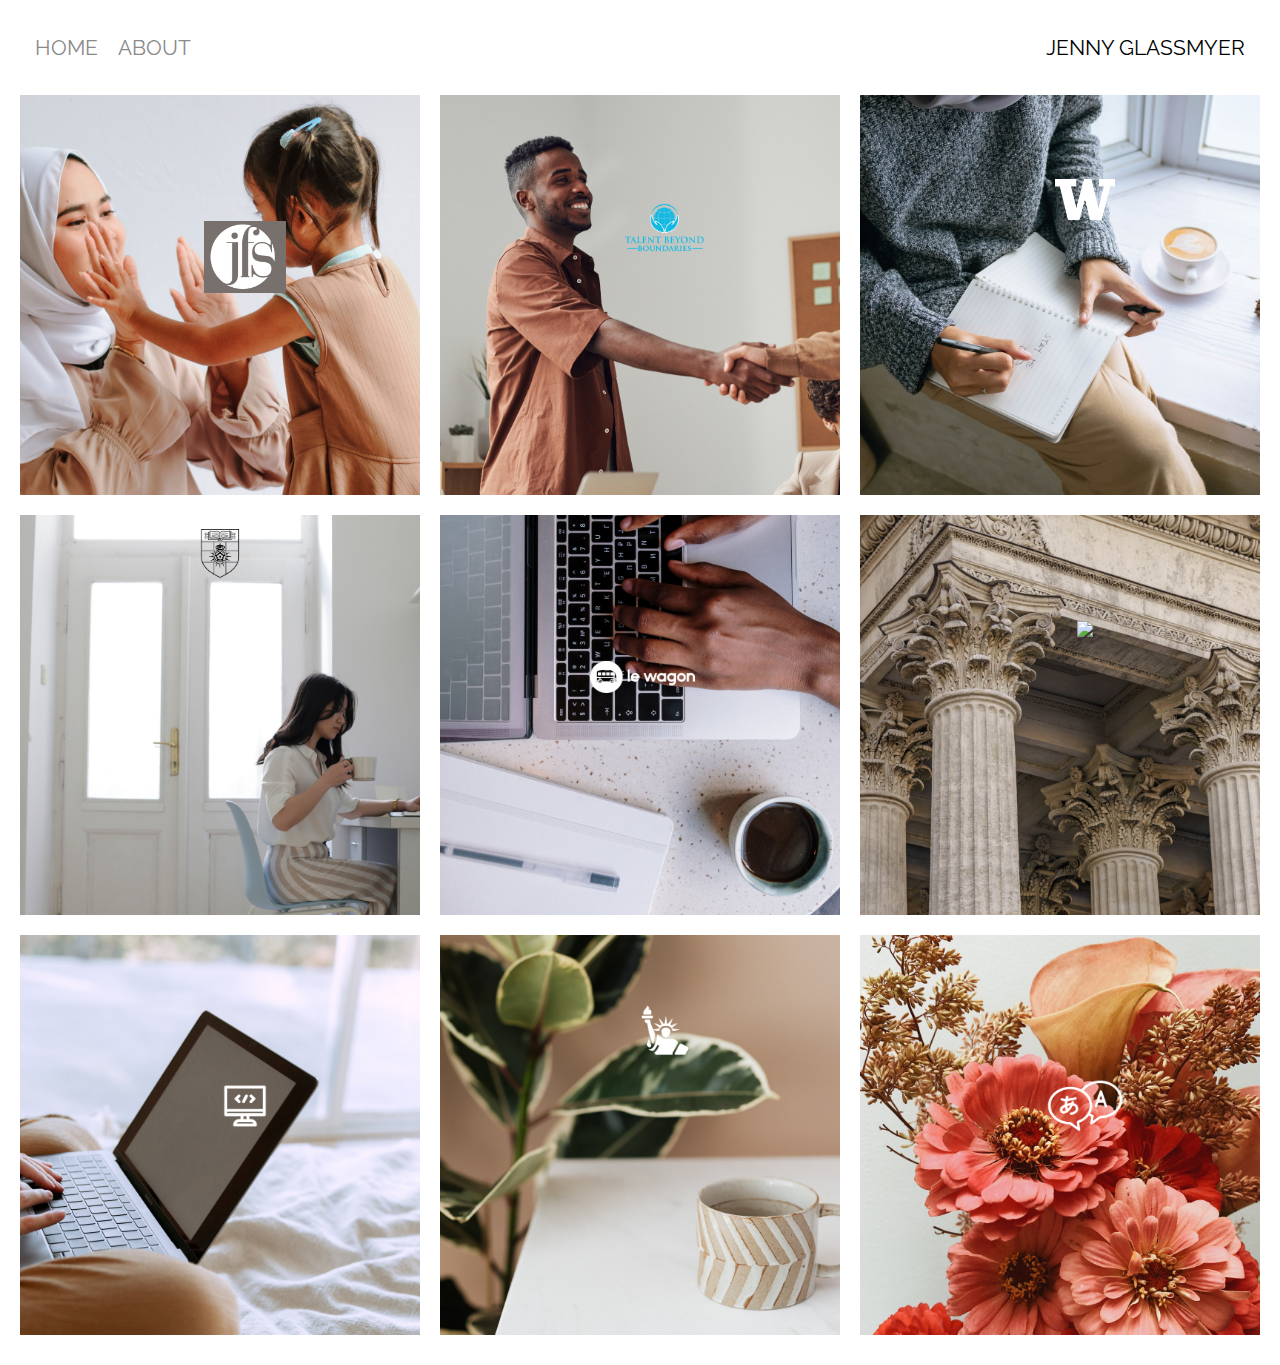
==== index.html @ 5b1f8963 "First commit without connect page connected and with portfolio images no whitespace" ====
<!DOCTYPE html>
<html>

<head>
   <meta charset="utf-8" />
   <title>Jenny Glassmyer's Portfolio</title>
   <link rel="preconnect" href="https://fonts.gstatic.com">
   <link href="https://fonts.googleapis.com/css2?family=Montserrat:wght@100;600&family=Raleway:wght@300&display=swap" rel="stylesheet">
   <link rel="stylesheet" href="styles.css">
</head>

<body>
   <div class="container">
      <div class="nav-wrapper">
         <div class="left-side">
            <div class="nav-link-wrapper">
               <a href="index.html">Home</a>
            </div>

            <div class="nav-link-wrapper">
               <a href="about.html">About</a>
            </div>
         </div>

         <div class="right-side">
            <div class="brand">
               <div>JENNY GLASSMYER</div>
            </div>
         </div>
      </div>

      <div class="content-wrapper">
         <div class="portfolio-items-wrapper">

            <!-- Item 1 -->
            <div class="portfolio-item-wrapper">
               <div class="portfolio-img-background" style="background-image:url(images/4.png)"></div>

               <div class="img-text-wrapper">
                  <div class="logo-wrapper-jfs">
                     <img src="images/JFS.png">
                  </div>

                  <div class="subtitle">
                     Helped refugees and immigrants with immigration petitions and adjusting to life in the United States.
                  </div>
               </div>
            </div>

            <!-- Item 2 -->
            <div class="portfolio-item-wrapper">
               <div class="portfolio-img-background" style="background-image:url(images/12.png)"></div>

               <div class="img-text-wrapper">
                  <div class="logo-wrapper-tbb">
                     <img src="images/TBB.png">
               </div>

                  <div class="subtitle">
                     Analyzed survey data fro refugee candidates who relocated to Canada through TBB's program and drafted report for Canadian government.
                  </div>
               </div>
            </div>
            <!-- Item 3 -->

            <div class="portfolio-item-wrapper">
               <div class="portfolio-img-background" style="background-image:url(images/2.png)"></div>

               <div class="img-text-wrapper">
                  <div class="logo-wrapper-uw">
                     <img src="images/UW.png">
               </div>

                  <div class="subtitle">
                     2016 University of Washington BA in International Studies with a focus on Western Europe and Migration. Coordinated and wrote for Task Force Thesis on the US response to the Syrian Refugee Crisis.
                  </div>
               </div>
            </div>

           <!-- Item 4 -->
           <div class="portfolio-item-wrapper">
              <div class="portfolio-img-background" style="background-image:url(images/8.png)"></div>

              <div class="img-text-wrapper-uofl">
                 <div class="logo-wrapper-uofl">
                    <img src="images/UofL.png">
              </div>

                 <div class="subtitle">
                    2020 University of London MA in Refugee Protection and Forced Migration. Masters thesis analyzing the realized impact of academic researc on refugee policy-making in the United States.
                 </div>
              </div>
           </div>

            <!-- Item 5 -->
            <div class="portfolio-item-wrapper">
               <div class="portfolio-img-background" style="background-image:url(images/6.png)"></div>

               <div class="img-text-wrapper">
                  <div class="logo-wrapper-lewagon">
                     <img src="images/lewagon.png">
               </div>

                  <div class="subtitle">
                     2021 Software Development Coding Bootcamp including object oriented programming in Ruby on Rails and JavaScript.
                  </div>
               </div>
            </div>

            <!-- Item 6 -->
            <div class="portfolio-item-wrapper">
               <div class="portfolio-img-background" style="background-image:url(images/14.png)"></div>

               <div class="img-text-wrapper">
                  <div class="logo-wrapper-harvard">
                     <img src="images/harvard.png">
               </div>

                  <div class="subtitle">
                     2021 CS50x Computer Science Course including Algorithms, Memory, Data Structures, and programming languages C, Python, HTML, CSS, JavaScript, and SQL.
                  </div>
               </div>
            </div>

            <!-- Item 7 -->
            <div class="portfolio-item-wrapper">
               <div class="portfolio-img-background" style="background-image:url(images/10.png)"></div>

               <div class="img-text-wrapper">
                  <div class="logo-wrapper-self">
                     <img src="images/selftaught.png">
               </div>

                  <div class="subtitle">
                     Extensive self-taught programming experience in JavaScript, Ruby, and Python.
                  </div>
               </div>
            </div>

            <!-- Item 8 -->
            <div class="portfolio-item-wrapper">
               <div class="portfolio-img-background" style="background-image:url(images/7.png)"></div>

               <div class="img-text-wrapper">
                  <div class="logo-wrapper-freelance">
                     <img src="images/freelance.png">
               </div>

                  <div class="subtitle">
                     Freelance US immigration legal professional providing assistance to US immigration attorneys located in Berlin, Germany on preperation and submission of immigration applications and petitions.
                  </div>
               </div>
            </div>

            <!-- Item 9 -->
            <div class="portfolio-item-wrapper">
               <div class="portfolio-img-background" style="background-image:url(images/13.png)"></div>

               <div class="img-text-wrapper">
                  <div class="logo-wrapper-languages">
                     <img src="images/languages.png">
               </div>

                  <div class="subtitle">
                     Native English speaker, B2 French, A2 Spanish and Portugues, A1 German.
                  </div>
               </div>
            </div>

           <!--
            <div class="portfolio-item-wrapper">
               <div class="portfolio-img-background" style="background-image:url(images/11.png)"></div>

               <div class="img-text-wrapper">
                  <div class="logo-wrapper">
                     <img src="PLACEHOLDER">
               </div>

                  <div class="subtitle">
                     Explanation of project
                  </div>
               </div>
            </div>


          <div class="portfolio-item-wrapper">
               <div class="portfolio-img-background" style="background-image:url(images/3.png)"></div>

               <div class="img-text-wrapper">
                  <div class="logo-wrapper">
                     <img src="PLACEHOLDER">
               </div>

                  <div class="subtitle">
                     Explanation of project
                  </div>
               </div>
            </div>


            <div class="portfolio-item-wrapper">
               <div class="portfolio-img-background" style="background-image:url(images/15.png)"></div>

               <div class="img-text-wrapper">
                  <div class="logo-wrapper">
                     <img src="PLACEHOLDER">
               </div>

                  <div class="subtitle">
                     Explanation of project
                  </div>
               </div>
            </div> -->
         </div>
      </div>
   </div>

   </body>

   <script>
      const portfolioItems = document.querySelectorAll(".portfolio-item-wrapper");

      portfolioItems.forEach(portfolioItem => {
         portfolioItem.addEventListener('mouseover', () => {
            portfolioItem.childNodes[1].classList.add('img-darken');
         });

         portfolioItem.addEventListener('mouseout', () => {
            portfolioItem.childNodes[1].classList.remove('img-darken');
         });

      });


   </script>
</html>
---- styles.css ----
/* Master Styles */

body {
  margin: 10px;

}

.container {
  display: grid;
  grid-template-columns: 1fr;

}

/* Nav Styles */
.nav-wrapper {
  display: flex;
  justify-content: space-between;
  padding: 25px;
  font-family:  'Raleway', sans-serif;
}

.left-side {
  display: flex;

}

.nav-wrapper > .left-side > div {
  margin-right:  20px;
  font-size: 1.3rem;
  text-transform: uppercase;

}

.brand {
  font-size: 1.3rem;
}

.nav-link-wrapper {
  height: 22px;
  border-bottom: 1px solid transparent;
  transition: border-bottom 0.5s;
}

.nav-link-wrapper a {
  color:  #8a8a8a;
  text-decoration: none;
  transition: color 0.5s;
}

.nav-link-wrapper:hover {
  border-bottom: 1px solid black;

}

.nav-link-wrapper a:hover {
  color:  black;
}

/* Portfolio Styles */

.portfolio-items-wrapper {
  display: grid;
  grid-template-columns: repeat(auto-fit, max(33.33%));
}

.portfolio-item-wrapper {
  position:  relative;
  margin: 10px;
}

.portfolio-img-background {
  height: 400px;
  width: 100%;
  background-size: cover;
  background-position: center;
  background-repeat: no-repeat;
}

.img-text-wrapper {
  position: absolute;
  top: 0;
  display: flex;
  flex-direction: column;
  justify-content: center;
  align-items: center ;
  height: 100%;
  text-align: center;
  padding-left: 150px;
  padding-right: 100px;
  padding-top: 30px;
}

.img-text-wrapper-uofl {
  position: absolute;
  top: 0;
  display: flex;
  flex-direction: column;
  justify-content: center;
  align-items: center ;
  height: 100%;
  text-align: center;
  padding-left: 150px;
  padding-right: 100px;
  padding-top: 35px;
}

.logo-wrapper-jfs img {
  margin: 0 auto;
  width:  55%;
}

.logo-wrapper-tbb img {
  width:  55% ;
  margin: 0 auto;
}

.logo-wrapper-uw img {
  width: 40% ;
  margin: 0 auto;
}

.logo-wrapper-uofl img {
  width: 34% ;
  margin-right: 50px;
  margin-top: 30px;
}

.logo-wrapper-lewagon img {
  width: 70% ;
  margin-right: 50px;
  margin-top: 20px;
}

.logo-wrapper-harvard img {
  width:  65% ;
  margin: 0 auto;
}

.logo-wrapper-self img {
  width:  65% ;
  margin: 0 auto;
}

.logo-wrapper-freelance img {
  width:  65% ;
  margin: 0 auto;
}

.logo-wrapper-languages img {
  width:  65% ;
  margin: 0 auto;
}

.img-text-wrapper .subtitle {
  transition:  1s;
  font-weight:  600;
  color:  transparent;
  font-family: 'Montserrat', sans-serif;
}

.img-text-wrapper:hover .subtitle {
  font-weight: 600;
  color: beige;
  font-family: 'Montserrat', sans-serif;
}

.img-text-wrapper-uofl .subtitle {
  transition:  1s;
  font-weight:  600;
  font-family: 'Montserrat', sans-serif;
  color:  transparent;
  padding-right: 60px;
}

.img-text-wrapper-uofl:hover .subtitle {
  font-weight: 600;
  color: beige;
  font-family: 'Montserrat', sans-serif;
}

.img-darken {
  transition:  1s;
  filter:  brightness(30%);
}

/*About Page Styles*/
.two-column-wrapper {
  display: grid;
  grid-template-columns: 1fr 1fr;
  margin:  10px;
}

.profile-image-wrapper img {
  width:  100%;
  padding: 20px;
  border-radius: 50px;
}

.profile-content-wrapper {
  padding:  50px;
  font-family: 'Montserrat', sans-serif;
}

.profile-content-wrapper h1 {
  color: #6b705c;
  font-weight:  600;
}
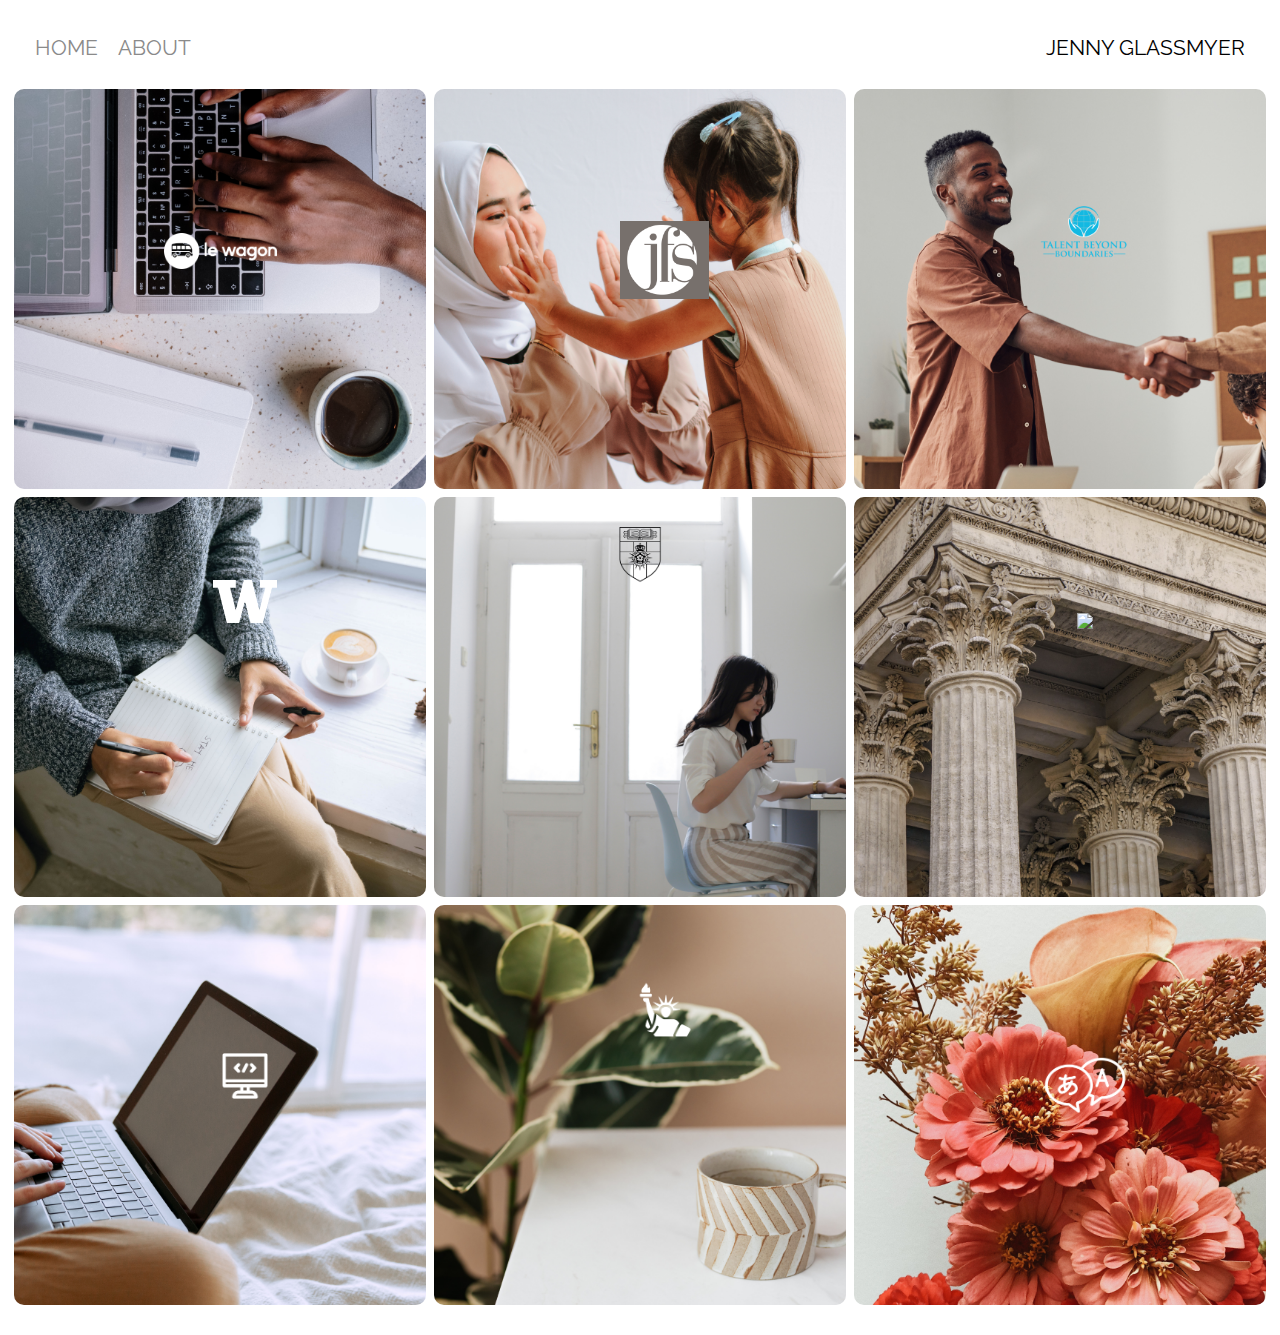
==== commit 2ea56d4f: "shadow on profile image and rounded edges on portfolio images" ====
--- a/index.html
+++ b/index.html
@@ -34,6 +34,21 @@
 
             <!-- Item 1 -->
             <div class="portfolio-item-wrapper">
+               <div class="portfolio-img-background" style="background-image:url(images/6.png)"></div>
+
+               <div class="img-text-wrapper">
+                  <div class="logo-wrapper-lewagon">
+                     <img src="images/lewagon.png">
+               </div>
+
+                  <div class="subtitle">
+                     2021 Software Development Coding Bootcamp including object oriented programming in Ruby on Rails and JavaScript.
+                  </div>
+               </div>
+            </div>
+
+            <!-- Item 2 -->
+            <div class="portfolio-item-wrapper">
                <div class="portfolio-img-background" style="background-image:url(images/4.png)"></div>
 
                <div class="img-text-wrapper">
@@ -47,7 +62,7 @@
                </div>
             </div>
 
-            <!-- Item 2 -->
+            <!-- Item 3 -->
             <div class="portfolio-item-wrapper">
                <div class="portfolio-img-background" style="background-image:url(images/12.png)"></div>
 
@@ -61,8 +76,8 @@
                   </div>
                </div>
             </div>
-            <!-- Item 3 -->
-
+
+            <!-- Item 4 -->
             <div class="portfolio-item-wrapper">
                <div class="portfolio-img-background" style="background-image:url(images/2.png)"></div>
 
@@ -77,7 +92,7 @@
                </div>
             </div>
 
-           <!-- Item 4 -->
+           <!-- Item 5 -->
            <div class="portfolio-item-wrapper">
               <div class="portfolio-img-background" style="background-image:url(images/8.png)"></div>
 
@@ -92,21 +107,6 @@
               </div>
            </div>
 
-            <!-- Item 5 -->
-            <div class="portfolio-item-wrapper">
-               <div class="portfolio-img-background" style="background-image:url(images/6.png)"></div>
-
-               <div class="img-text-wrapper">
-                  <div class="logo-wrapper-lewagon">
-                     <img src="images/lewagon.png">
-               </div>
-
-                  <div class="subtitle">
-                     2021 Software Development Coding Bootcamp including object oriented programming in Ruby on Rails and JavaScript.
-                  </div>
-               </div>
-            </div>
-
             <!-- Item 6 -->
             <div class="portfolio-item-wrapper">
                <div class="portfolio-img-background" style="background-image:url(images/14.png)"></div>
--- a/styles.css
+++ b/styles.css
@@ -65,12 +65,13 @@
 
 .portfolio-item-wrapper {
   position:  relative;
-  margin: 10px;
+  margin: 4px;
 }
 
 .portfolio-img-background {
   height: 400px;
   width: 100%;
+  border-radius: 10px;
   background-size: cover;
   background-position: center;
   background-repeat: no-repeat;
@@ -192,8 +193,9 @@
 
 .profile-image-wrapper img {
   width:  100%;
-  padding: 20px;
-  border-radius: 50px;
+  border-radius: 200px;
+  margin: 20px;
+  box-shadow: 0px 0px 5px gray;
 }
 
 .profile-content-wrapper {
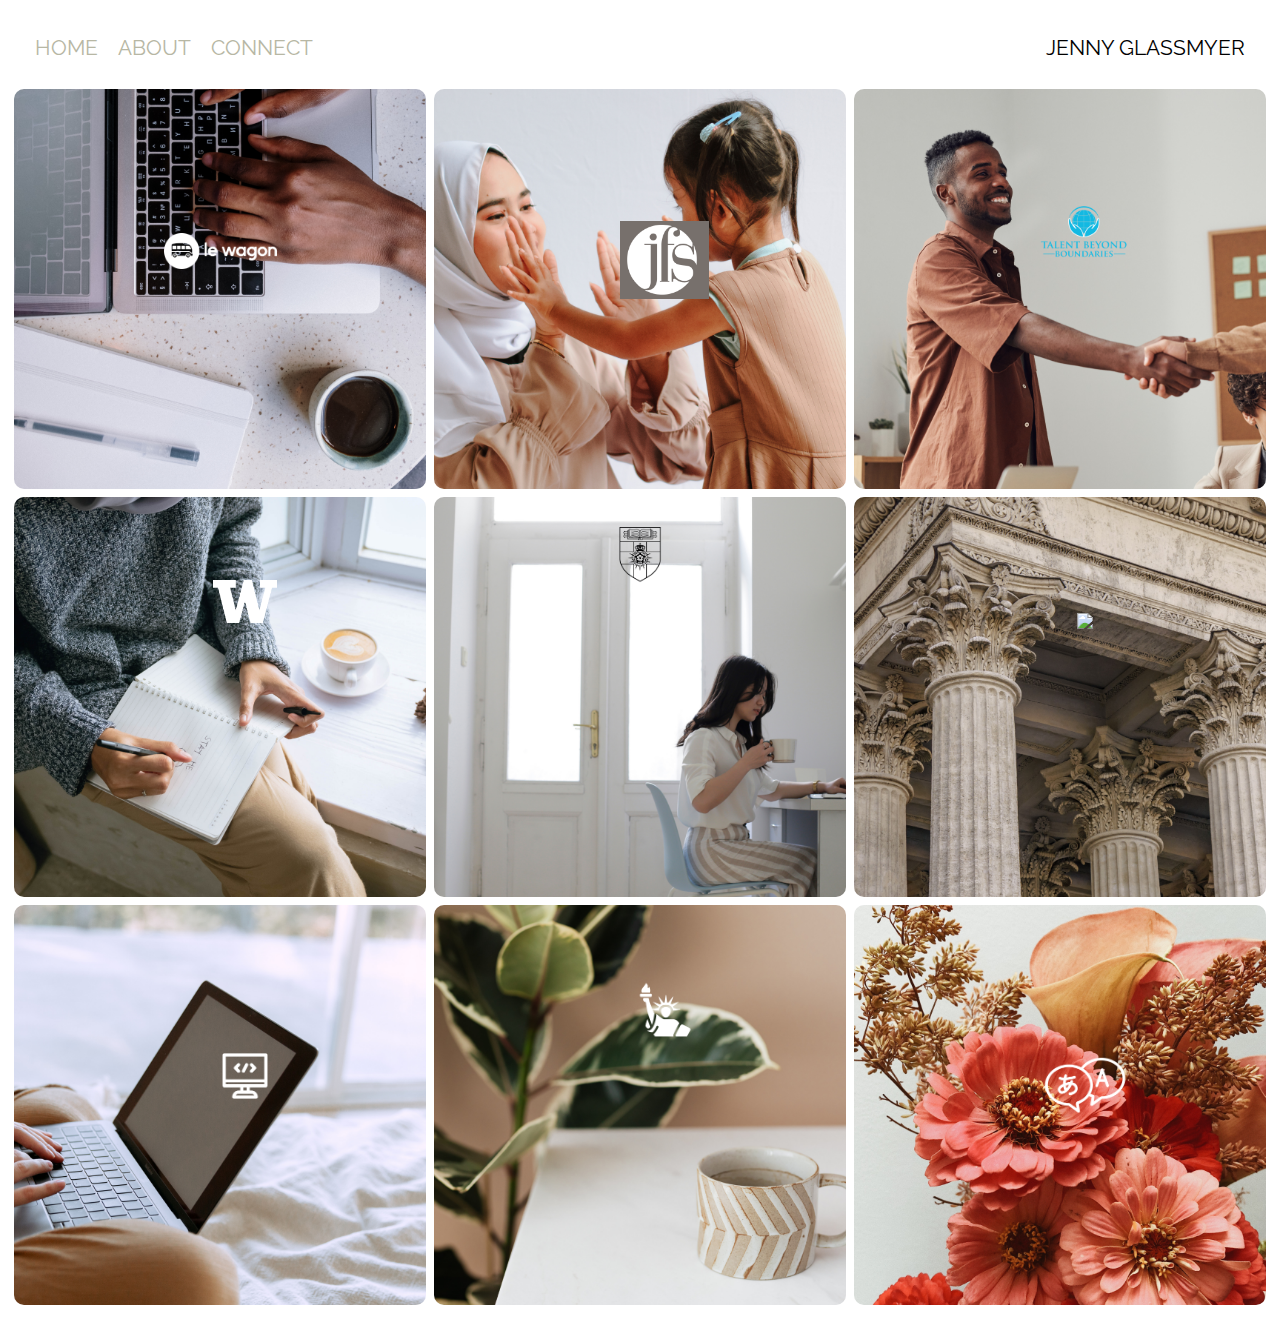
==== commit 78bb5e36: "changes to connect page" ====
--- a/index.html
+++ b/index.html
@@ -5,7 +5,7 @@
    <meta charset="utf-8" />
    <title>Jenny Glassmyer's Portfolio</title>
    <link rel="preconnect" href="https://fonts.gstatic.com">
-   <link href="https://fonts.googleapis.com/css2?family=Montserrat:wght@100;600&family=Raleway:wght@300&display=swap" rel="stylesheet">
+   <link href="https://fonts.googleapis.com/css2?family=Montserrat:ital,wght@0,100;0,600;1,300&family=Raleway:wght@300&display=swap" rel="stylesheet">
    <link rel="stylesheet" href="styles.css">
 </head>
 
@@ -20,6 +20,10 @@
             <div class="nav-link-wrapper">
                <a href="about.html">About</a>
             </div>
+
+            <div class="nav-link-wrapper">
+               <a href="connect.html">Connect</a>
+            </div>
          </div>
 
          <div class="right-side">
--- a/styles.css
+++ b/styles.css
@@ -42,7 +42,7 @@
 }
 
 .nav-link-wrapper a {
-  color:  #8a8a8a;
+  color: #b7b7a4;
   text-decoration: none;
   transition: color 0.5s;
 }
@@ -204,6 +204,37 @@
 }
 
 .profile-content-wrapper h1 {
-  color: #6b705c;
+  color: #b7b7a4;
   font-weight:  600;
 }
+
+.outro {
+  font-weight: 300;
+}
+
+/*Connect Page Styles*/
+.connect-image-wrapper {
+  position:  relative;
+  top: 0;
+  margin: 10px;
+}
+
+.connect-img-background {
+  height: 270px;
+  width: 100%;
+  border-radius: 10px;
+  background-size: cover;
+  background-position: center;
+  background-repeat: no-repeat;
+}
+
+.connect-logo-wrapper {
+  position: absolute;
+  top: 37%;
+  left: 43%;
+  display: flex;
+  flex-direction: column;
+  justify-content: center;
+  align-items: center ;
+}
+
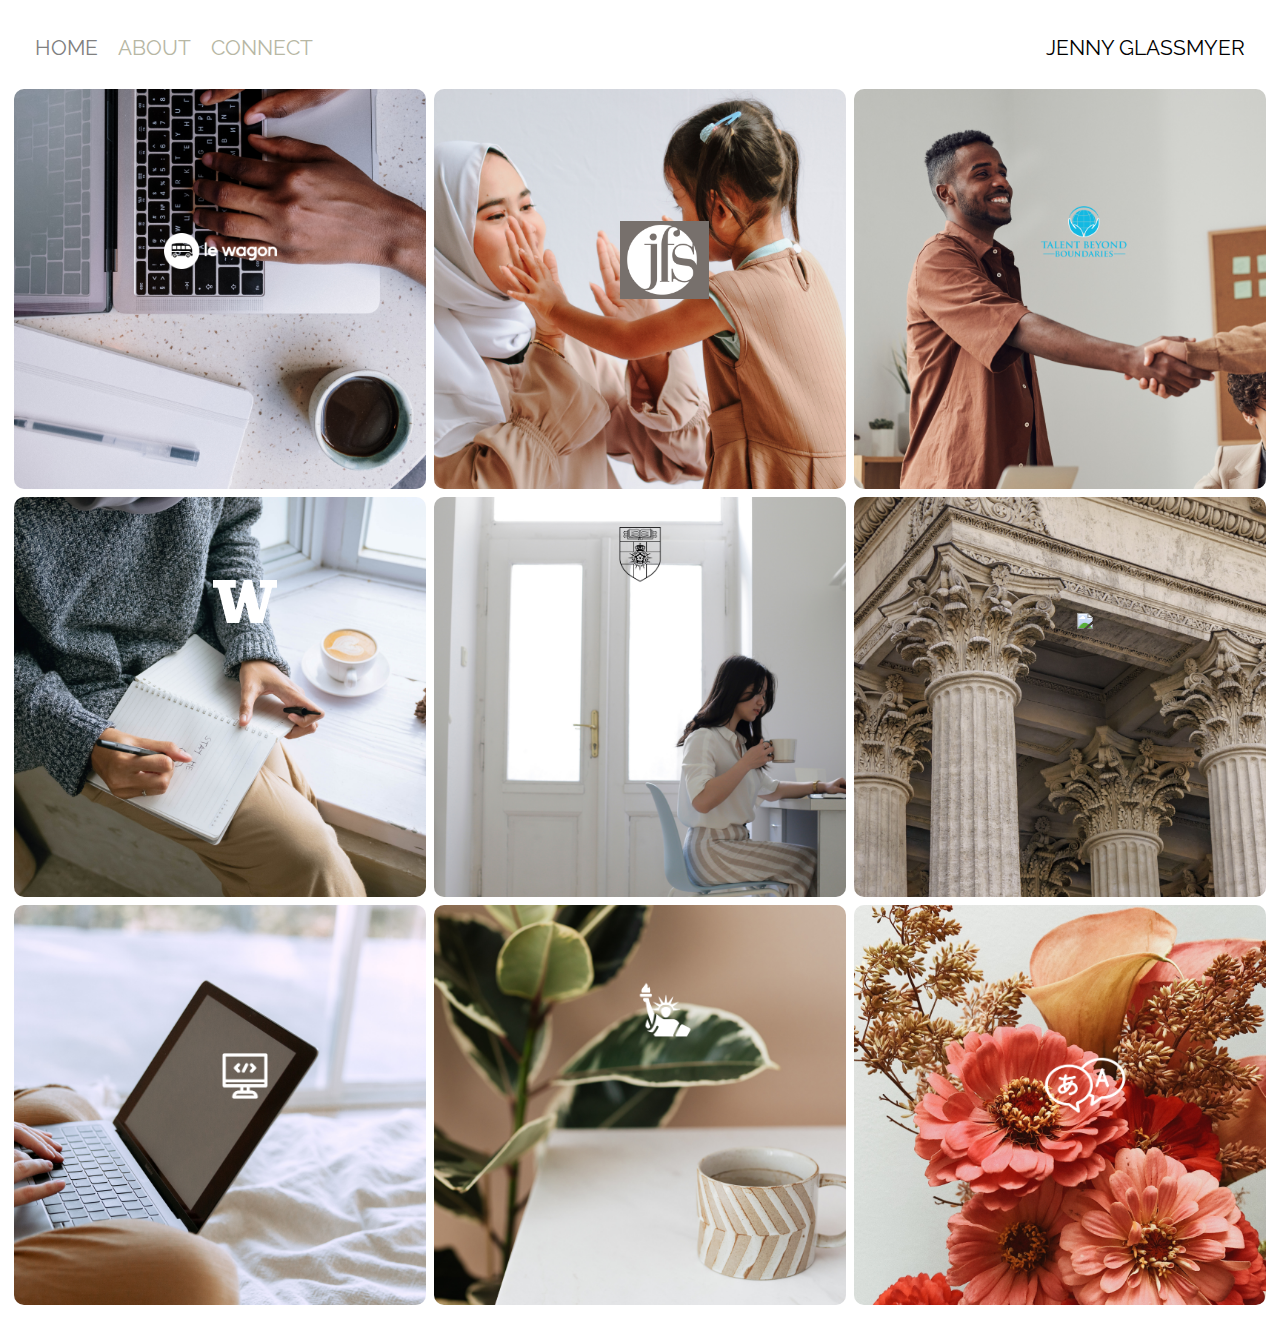
==== commit b213d09d: "added style for active links" ====
--- a/index.html
+++ b/index.html
@@ -13,7 +13,7 @@
    <div class="container">
       <div class="nav-wrapper">
          <div class="left-side">
-            <div class="nav-link-wrapper">
+            <div class="nav-link-wrapper active-nav-link">
                <a href="index.html">Home</a>
             </div>
 
@@ -170,51 +170,6 @@
                   </div>
                </div>
             </div>
-
-           <!--
-            <div class="portfolio-item-wrapper">
-               <div class="portfolio-img-background" style="background-image:url(images/11.png)"></div>
-
-               <div class="img-text-wrapper">
-                  <div class="logo-wrapper">
-                     <img src="PLACEHOLDER">
-               </div>
-
-                  <div class="subtitle">
-                     Explanation of project
-                  </div>
-               </div>
-            </div>
-
-
-          <div class="portfolio-item-wrapper">
-               <div class="portfolio-img-background" style="background-image:url(images/3.png)"></div>
-
-               <div class="img-text-wrapper">
-                  <div class="logo-wrapper">
-                     <img src="PLACEHOLDER">
-               </div>
-
-                  <div class="subtitle">
-                     Explanation of project
-                  </div>
-               </div>
-            </div>
-
-
-            <div class="portfolio-item-wrapper">
-               <div class="portfolio-img-background" style="background-image:url(images/15.png)"></div>
-
-               <div class="img-text-wrapper">
-                  <div class="logo-wrapper">
-                     <img src="PLACEHOLDER">
-               </div>
-
-                  <div class="subtitle">
-                     Explanation of project
-                  </div>
-               </div>
-            </div> -->
          </div>
       </div>
    </div>
--- a/styles.css
+++ b/styles.css
@@ -47,13 +47,12 @@
   transition: color 0.5s;
 }
 
-.nav-link-wrapper:hover {
-  border-bottom: 1px solid black;
-
-}
-
 .nav-link-wrapper a:hover {
   color:  black;
+}
+
+.active-nav-link a {
+  color: gray !important;
 }
 
 /* Portfolio Styles */
